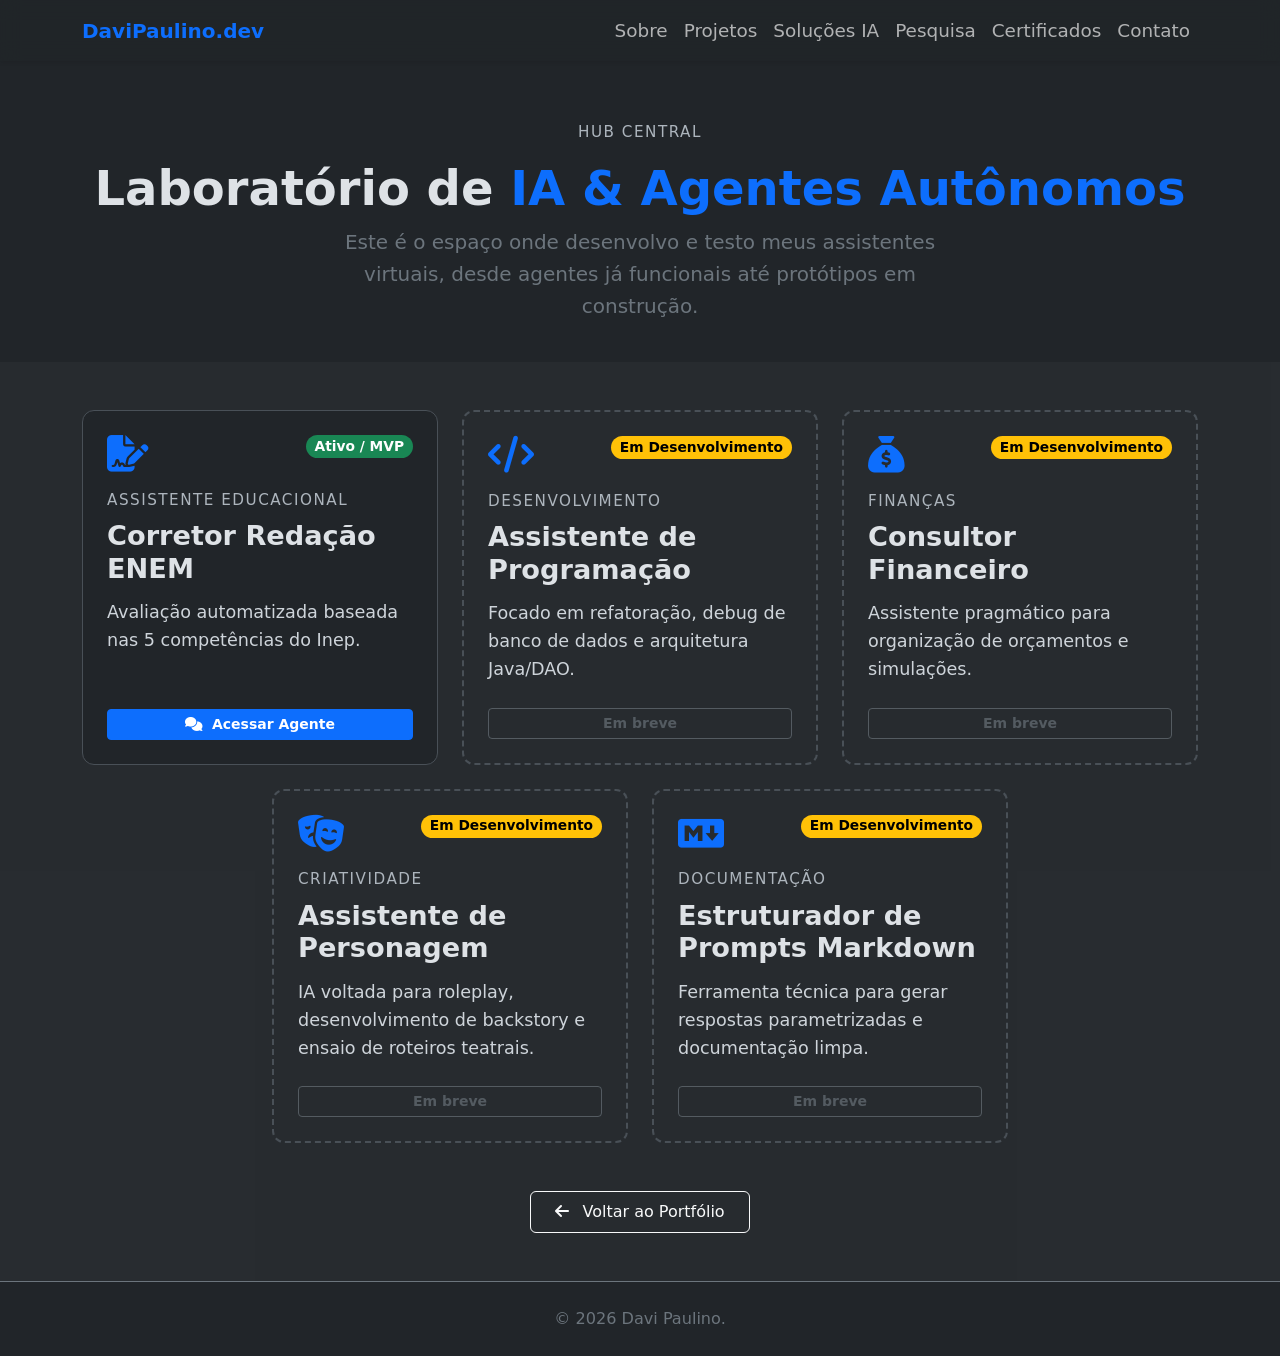
==== agentes.html @ fb073afd "feat: Atualização mais nova pagina agentes.html" ====
<!DOCTYPE html>
<html lang="pt-BR" data-bs-theme="dark">

<head>
    <meta charset="UTF-8">
    <meta name="viewport" content="width=device-width, initial-scale=1.0">
    <title>Laboratório de IA & Agentes Autônomos | Davi Paulino</title>

    <link href="https://cdn.jsdelivr.net/npm/bootstrap@5.3.3/dist/css/bootstrap.min.css" rel="stylesheet">
    <link rel="stylesheet" href="style.css">
    <link rel="stylesheet" href="https://cdnjs.cloudflare.com/ajax/libs/font-awesome/6.5.1/css/all.min.css">
</head>

<body>

    <nav class="navbar navbar-expand-lg fixed-top custom-navbar shadow-sm">
        <div class="container">
            <a class="navbar-brand logo" href="index.html">DaviPaulino.dev</a>
            <button class="navbar-toggler" type="button" data-bs-toggle="collapse" data-bs-target="#navbarNav"
                aria-label="Alternar navegação">
                <span class="navbar-toggler-icon"></span>
            </button>
            <div class="collapse navbar-collapse" id="navbarNav">
                <ul class="navbar-nav ms-auto nav-links">
                    <li class="nav-item"><a class="nav-link" href="index.html#sobre">Sobre</a></li>
                    <li class="nav-item"><a class="nav-link" href="index.html#projetos">Projetos</a></li>
                    <li class="nav-item"><a class="nav-link" href="index.html#ia">Soluções IA</a></li>
                    <li class="nav-item"><a class="nav-link" href="index.html#pesquisa">Pesquisa</a></li>
                    <li class="nav-item"><a class="nav-link" href="index.html#certificados">Certificados</a></li>
                    <li class="nav-item"><a class="nav-link" href="index.html#contato">Contato</a></li>
                </ul>
            </div>
        </div>
    </nav>

    <header class="pt-5 mt-5 pb-4 text-center fade-in-section">
        <div class="container pt-4">
            <span class="project-type d-block mb-3">Hub Central</span>
            <h1 class="display-5 fw-bold">Laboratório de <span class="highlight">IA & Agentes Autônomos</span></h1>
            <p class="lead text-secondary max-w-custom mx-auto">
                Este é o espaço onde desenvolvo e testo meus assistentes virtuais, desde agentes já funcionais
                até protótipos em construção.
            </p>
        </div>
    </header>

    <main>

        <section id="agentes" class="section bg-alt py-5 fade-in-section">
            <div class="container">
                <div class="row g-4 justify-content-center">

                    <div class="col-md-6 col-lg-4">
                        <article class="project-card h-100 p-4 d-flex flex-column">
                            <div class="d-flex justify-content-between align-items-start mb-3">
                                <i class="fas fa-file-signature fa-2x text-primary"></i>
                                <span class="badge rounded-pill text-bg-success">Ativo / MVP</span>
                            </div>
                            <span class="project-type d-block mb-2">Assistente Educacional</span>
                            <h3>Corretor Redação ENEM</h3>
                            <p class="small text-secondary mb-4">Avaliação automatizada baseada nas 5 competências do Inep.</p>
                            <!-- Abre o widget do Voiceflow (carregado pelo script.js) -->
                            <button type="button" id="btnOpenAIAgent" class="btn btn-primary btn-sm w-100 fw-bold mt-auto">
                                <i class="fas fa-comments me-1"></i> Acessar Agente
                            </button>
                        </article>
                    </div>

                    <div class="col-md-6 col-lg-4">
                        <article class="project-card future h-100 p-4 d-flex flex-column">
                            <div class="d-flex justify-content-between align-items-start mb-3">
                                <i class="fas fa-code fa-2x text-primary"></i>
                                <span class="badge rounded-pill text-bg-warning">Em Desenvolvimento</span>
                            </div>
                            <span class="project-type d-block mb-2">Desenvolvimento</span>
                            <h3>Assistente de Programação</h3>
                            <p class="small text-secondary mb-4">Focado em refatoração, debug de banco de dados e arquitetura Java/DAO.</p>
                            <button type="button" class="btn btn-outline-secondary btn-sm w-100 fw-bold mt-auto" disabled>Em breve</button>
                        </article>
                    </div>

                    <div class="col-md-6 col-lg-4">
                        <article class="project-card future h-100 p-4 d-flex flex-column">
                            <div class="d-flex justify-content-between align-items-start mb-3">
                                <i class="fas fa-sack-dollar fa-2x text-primary"></i>
                                <span class="badge rounded-pill text-bg-warning">Em Desenvolvimento</span>
                            </div>
                            <span class="project-type d-block mb-2">Finanças</span>
                            <h3>Consultor Financeiro</h3>
                            <p class="small text-secondary mb-4">Assistente pragmático para organização de orçamentos e simulações.</p>
                            <button type="button" class="btn btn-outline-secondary btn-sm w-100 fw-bold mt-auto" disabled>Em breve</button>
                        </article>
                    </div>

                    <div class="col-md-6 col-lg-4">
                        <article class="project-card future h-100 p-4 d-flex flex-column">
                            <div class="d-flex justify-content-between align-items-start mb-3">
                                <i class="fas fa-masks-theater fa-2x text-primary"></i>
                                <span class="badge rounded-pill text-bg-warning">Em Desenvolvimento</span>
                            </div>
                            <span class="project-type d-block mb-2">Criatividade</span>
                            <h3>Assistente de Personagem</h3>
                            <p class="small text-secondary mb-4">IA voltada para roleplay, desenvolvimento de backstory e ensaio de roteiros teatrais.</p>
                            <button type="button" class="btn btn-outline-secondary btn-sm w-100 fw-bold mt-auto" disabled>Em breve</button>
                        </article>
                    </div>

      
                    <div class="col-md-6 col-lg-4">
                        <article class="project-card future h-100 p-4 d-flex flex-column">
                            <div class="d-flex justify-content-between align-items-start mb-3">
                                <i class="fab fa-markdown fa-2x text-primary"></i>
                                <span class="badge rounded-pill text-bg-warning">Em Desenvolvimento</span>
                            </div>
                            <span class="project-type d-block mb-2">Documentação</span>
                            <h3>Estruturador de Prompts Markdown</h3>
                            <p class="small text-secondary mb-4">Ferramenta técnica para gerar respostas parametrizadas e documentação limpa.</p>
                            <button type="button" class="btn btn-outline-secondary btn-sm w-100 fw-bold mt-auto" disabled>Em breve</button>
                        </article>
                    </div>

                </div>

                <div class="text-center mt-5">
                    <a href="index.html#ia" class="btn btn-outline-light px-4 py-2">
                        <i class="fas fa-arrow-left me-2"></i> Voltar ao Portfólio
                    </a>
                </div>
            </div>
        </section>
    </main>

    <footer class="py-4 border-top border-secondary text-center">
        <div class="container">
            <p class="small mb-0 text-secondary">&copy; 2026 Davi Paulino.</p>
        </div>
    </footer>

    <script src="https://cdn.jsdelivr.net/npm/bootstrap@5.3.3/dist/js/bootstrap.bundle.min.js"></script>
    <script src="script.js"></script>
</body>

</html>
---- style.css ----
:root {
    --primary-color: #0d6efd;
    --bg-alt: rgba(255, 255, 255, 0.03);
    --card-bg: #212529;
    --card-border: #495057;
    --transition: 0.3s ease;
}

html {
    scroll-behavior: smooth;
}

body {
    font-family: system-ui, -apple-system, "Segoe UI", Roboto, "Helvetica Neue", sans-serif;
    font-size: 1.15rem;
    line-height: 1.6;
}

.custom-navbar {
    background-color: rgba(33, 37, 41, 0.95);
    backdrop-filter: blur(10px);
    transition: background-color var(--transition);
}

.logo {
    font-weight: 700;
    color: var(--primary-color) !important;
}

.hero {
    min-height: 100vh;
    padding-top: 80px;
}

.highlight {
    color: var(--primary-color);
}

.max-w-custom {
    max-width: 600px;
}

.hero .h4 {
    font-size: 1.6rem;
}

.hero .lead {
    font-size: 1.4rem;
    line-height: 1.7;
}

.section {
    position: relative;
}

.bg-alt {
    background-color: var(--bg-alt);
}

.section-title {
    font-weight: 700;
    color: #f8f9fa;
    font-size: 2.2rem;
}

.category-title {
    font-size: 1.7rem;
    color: #ced4da;
    border-bottom: 1px solid var(--card-border);
    padding-bottom: 0.5rem;
    display: inline-block;
}

.project-card {
    background-color: var(--card-bg);
    border: 1px solid var(--card-border);
    border-radius: 12px;
    transition: transform var(--transition), box-shadow var(--transition), border-color var(--transition);
}

.project-card:hover {
    transform: translateY(-5px);
    box-shadow: 0 10px 25px rgba(0, 0, 0, 0.4);
    border-color: var(--primary-color);
}

.project-card.future {
    border-style: dashed;
    border-width: 2px;
    background-color: transparent;
}

.project-card.future:hover {
    border-color: var(--card-border);
    transform: none;
    box-shadow: none;
}

.project-card h3 {
    font-size: 1.7rem !important;
    font-weight: 600;
    margin-bottom: 0.8rem;
}

.project-type {
    font-size: 0.95rem;
    text-transform: uppercase;
    letter-spacing: 1.5px;
    color: #adb5bd;
    font-weight: 500;
}

.project-card p.small, .cert-card p.small, .project-card .small {
    font-size: 1.1rem !important;
    line-height: 1.6 !important;
    color: #ced4da !important;
}

/* Garante o rácio e o aspeto da imagem na nova secção IA */
.card-image img {
    object-position: center;
    border-radius: 6px;
    transition: opacity var(--transition);
}

.tech-stack .badge {
    font-size: 0.95rem !important;
    padding: 0.5em 0.9em !important;
    font-weight: 500;
}

.link {
    text-decoration: none;
    color: var(--primary-color);
    font-size: 1.05rem !important;
    transition: opacity var(--transition);
}

.link:hover {
    opacity: 0.8;
}

.cert-card {
    background-color: var(--card-bg);
    border: 1px solid var(--card-border);
    border-radius: 10px;
    transition: transform var(--transition), box-shadow var(--transition), border-color var(--transition);
    color: #f8f9fa;
}

.cert-card:hover {
    transform: translateY(-3px);
    box-shadow: 0 8px 20px rgba(0, 0, 0, 0.4);
    border-color: #dc3545;
    color: #f8f9fa;
}

.cert-info h4 {
    color: #f8f9fa;
    font-size: 1.3rem;
}

.fade-in-section {
    opacity: 0;
    transform: translateY(30px);
    transition: opacity 0.8s ease-out, transform 0.8s ease-out;
    will-change: opacity, transform;
}

.fade-in-section.is-visible {
    opacity: 1;
    transform: none;
}

.custom-modal-overlay {
    position: fixed;
    top: 0;
    left: 0;
    width: 100%;
    height: 100%;
    background-color: rgba(0, 0, 0, 0.85); 
    backdrop-filter: blur(6px);
    z-index: 9999;
    display: flex;
    justify-content: center;
    align-items: center;
    opacity: 0;
    visibility: hidden;
    transition: opacity 0.3s ease, visibility 0.3s ease;
}

.custom-modal-overlay.active {
    opacity: 1;
    visibility: visible;
}

.custom-modal-content {
    background-color: var(--card-bg); 
    border: 1px solid var(--card-border);
    border-radius: 12px;
    width: 92%;
    max-width: 900px;
    max-height: 90vh; 
    overflow-y: auto;
    padding: 2.5rem;
    position: relative;
    transform: translateY(-30px);
    transition: transform 0.3s ease;
    box-shadow: 0 20px 40px rgba(0,0,0,0.6);
}

.custom-modal-overlay.active .custom-modal-content {
    transform: translateY(0);
}

.close-modal {
    position: absolute;
    top: 20px;
    right: 25px;
    background: transparent;
    border: none;
    color: #adb5bd;
    font-size: 2.5rem;
    line-height: 1;
    cursor: pointer;
    transition: color var(--transition);
}

.close-modal:hover {
    color: #dc3545; 
}

.modal-title {
    color: #f8f9fa;
    font-weight: 700;
    font-size: 1.8rem;
    margin-bottom: 1rem;
    padding-right: 40px; 
}

.modal-divider {
    border-color: var(--card-border);
    margin-bottom: 2.5rem;
}

.modal-block {
    margin-bottom: 3.5rem;
}

.modal-block h3 {
    color: var(--primary-color);
    font-size: 1.35rem;
    font-weight: 600;
    margin-bottom: 1rem;
}

.modal-block p {
    color: #ced4da;
    font-size: 1.1rem;
    line-height: 1.7;
    margin-bottom: 1.5rem;
}

.modal-block img {
    background-color: #1a1d20;
    padding: 5px;
    border-radius: 8px;
}

.modal-cta .btn-success {
    background-color: #198754;
    border: none;
    transition: transform 0.2s ease, filter 0.2s ease;
}

.modal-cta .btn-success:hover {
    transform: scale(1.03);
    filter: brightness(1.1);
}


.custom-modal-content::-webkit-scrollbar {
    width: 10px;
}
.custom-modal-content::-webkit-scrollbar-track {
    background: #1a1d20;
    border-radius: 0 12px 12px 0;
}
.custom-modal-content::-webkit-scrollbar-thumb {
    background: #495057;
    border-radius: 10px;
    border: 2px solid #1a1d20;
}
.custom-modal-content::-webkit-scrollbar-thumb:hover {
    background: var(--primary-color);
}

@media (max-width: 768px) {
    .custom-modal-content {
        padding: 1.5rem;
        width: 95%;
    }
    .modal-title {
        font-size: 1.4rem;
    }
    .modal-cta .btn-success {
        font-size: 1rem;
        padding: 10px 15px;
        white-space: normal;
    }
}


.vfrc-launcher,
div[class*="vfrc-launcher"] {
    display: none !important;
}

a.project-card.future:hover {
    border-color: var(--primary-color);
    transform: translateY(-5px);
    box-shadow: 0 10px 25px rgba(0, 0, 0, 0.4);
}
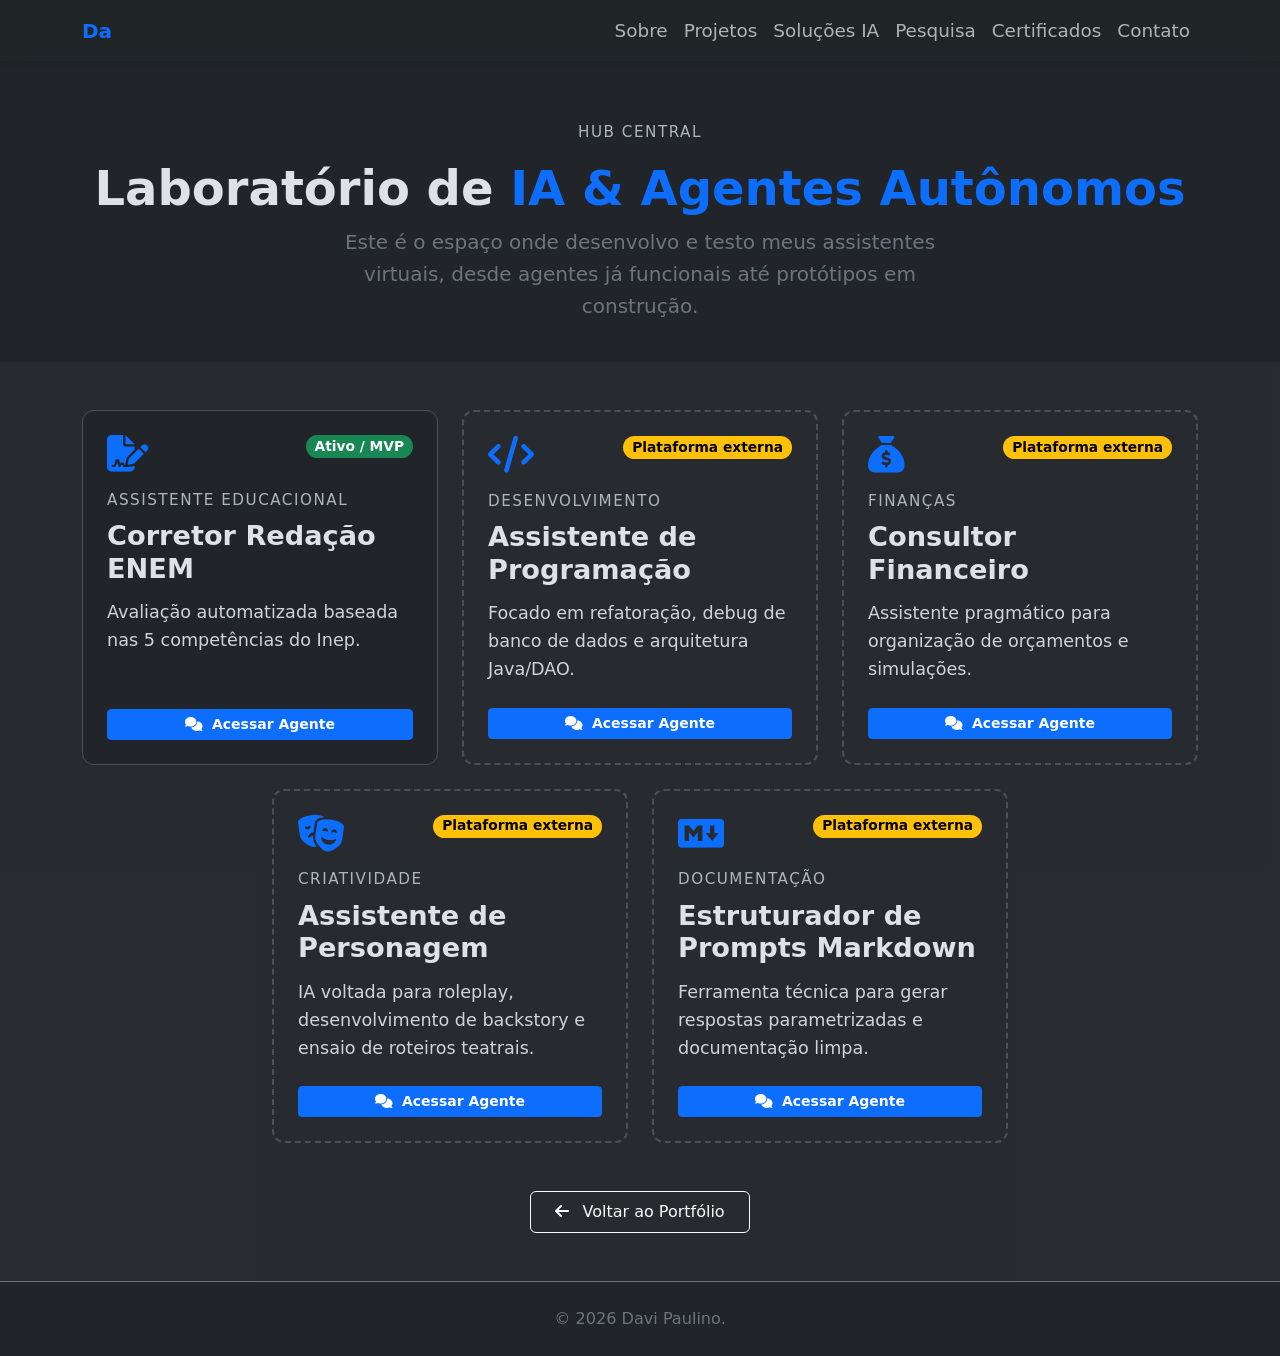
==== commit 92c264fd: "feat: atualizações de arquivos" ====
--- a/agentes.html
+++ b/agentes.html
@@ -15,9 +15,8 @@
 
     <nav class="navbar navbar-expand-lg fixed-top custom-navbar shadow-sm">
         <div class="container">
-            <a class="navbar-brand logo" href="index.html">DaviPaulino.dev</a>
-            <button class="navbar-toggler" type="button" data-bs-toggle="collapse" data-bs-target="#navbarNav"
-                aria-label="Alternar navegação">
+            <a class="navbar-brand logo" href="index.html">Da</a>
+            <button class="navbar-toggler" type="button" data-bs-toggle="collapse" data-bs-target="#navbarNav">
                 <span class="navbar-toggler-icon"></span>
             </button>
             <div class="collapse navbar-collapse" id="navbarNav">
@@ -50,6 +49,7 @@
             <div class="container">
                 <div class="row g-4 justify-content-center">
 
+                
                     <div class="col-md-6 col-lg-4">
                         <article class="project-card h-100 p-4 d-flex flex-column">
                             <div class="d-flex justify-content-between align-items-start mb-3">
@@ -59,8 +59,23 @@
                             <span class="project-type d-block mb-2">Assistente Educacional</span>
                             <h3>Corretor Redação ENEM</h3>
                             <p class="small text-secondary mb-4">Avaliação automatizada baseada nas 5 competências do Inep.</p>
-                            <!-- Abre o widget do Voiceflow (carregado pelo script.js) -->
-                            <button type="button" id="btnOpenAIAgent" class="btn btn-primary btn-sm w-100 fw-bold mt-auto">
+                            <button type="button" class="btn btn-primary btn-sm w-100 fw-bold mt-auto btn-voiceflow" data-vf-id="6abd2b1ac2c0d5ecb6cbfbb1">
+                                <i class="fas fa-comments me-1"></i> Acessar Agente
+                            </button>
+                        </article>
+                    </div>
+
+                 
+                    <div class="col-md-6 col-lg-4">
+                        <article class="project-card future h-100 p-4 d-flex flex-column">
+                            <div class="d-flex justify-content-between align-items-start mb-3">
+                                <i class="fas fa-code fa-2x text-primary"></i>
+                                <span class="badge rounded-pill text-bg-warning">Plataforma externa</span>
+                            </div>
+                            <span class="project-type d-block mb-2">Desenvolvimento</span>
+                            <h3>Assistente de Programação</h3>
+                            <p class="small text-secondary mb-4">Focado em refatoração, debug de banco de dados e arquitetura Java/DAO.</p>
+                            <button type="button" class="btn btn-primary btn-sm w-100 fw-bold mt-auto btn-voiceflow" data-vf-id="6abe4fe3ef751b303c2a118d">
                                 <i class="fas fa-comments me-1"></i> Acessar Agente
                             </button>
                         </article>
@@ -69,26 +84,15 @@
                     <div class="col-md-6 col-lg-4">
                         <article class="project-card future h-100 p-4 d-flex flex-column">
                             <div class="d-flex justify-content-between align-items-start mb-3">
-                                <i class="fas fa-code fa-2x text-primary"></i>
-                                <span class="badge rounded-pill text-bg-warning">Em Desenvolvimento</span>
-                            </div>
-                            <span class="project-type d-block mb-2">Desenvolvimento</span>
-                            <h3>Assistente de Programação</h3>
-                            <p class="small text-secondary mb-4">Focado em refatoração, debug de banco de dados e arquitetura Java/DAO.</p>
-                            <button type="button" class="btn btn-outline-secondary btn-sm w-100 fw-bold mt-auto" disabled>Em breve</button>
-                        </article>
-                    </div>
-
-                    <div class="col-md-6 col-lg-4">
-                        <article class="project-card future h-100 p-4 d-flex flex-column">
-                            <div class="d-flex justify-content-between align-items-start mb-3">
                                 <i class="fas fa-sack-dollar fa-2x text-primary"></i>
-                                <span class="badge rounded-pill text-bg-warning">Em Desenvolvimento</span>
+                                <span class="badge rounded-pill text-bg-warning">Plataforma externa</span>
                             </div>
                             <span class="project-type d-block mb-2">Finanças</span>
                             <h3>Consultor Financeiro</h3>
                             <p class="small text-secondary mb-4">Assistente pragmático para organização de orçamentos e simulações.</p>
-                            <button type="button" class="btn btn-outline-secondary btn-sm w-100 fw-bold mt-auto" disabled>Em breve</button>
+                            <button type="button" class="btn btn-primary btn-sm w-100 fw-bold mt-auto btn-voiceflow" data-vf-id="6abe4fdeef751b303c2a1177">
+                                <i class="fas fa-comments me-1"></i> Acessar Agente
+                            </button>
                         </article>
                     </div>
 
@@ -96,26 +100,29 @@
                         <article class="project-card future h-100 p-4 d-flex flex-column">
                             <div class="d-flex justify-content-between align-items-start mb-3">
                                 <i class="fas fa-masks-theater fa-2x text-primary"></i>
-                                <span class="badge rounded-pill text-bg-warning">Em Desenvolvimento</span>
+                                <span class="badge rounded-pill text-bg-warning">Plataforma externa</span>
                             </div>
                             <span class="project-type d-block mb-2">Criatividade</span>
                             <h3>Assistente de Personagem</h3>
                             <p class="small text-secondary mb-4">IA voltada para roleplay, desenvolvimento de backstory e ensaio de roteiros teatrais.</p>
-                            <button type="button" class="btn btn-outline-secondary btn-sm w-100 fw-bold mt-auto" disabled>Em breve</button>
+                            <button type="button" class="btn btn-primary btn-sm w-100 fw-bold mt-auto btn-voiceflow" data-vf-id="6abe4fd6ef751b303c2a1162">
+                                <i class="fas fa-comments me-1"></i> Acessar Agente
+                            </button>
                         </article>
                     </div>
 
-      
                     <div class="col-md-6 col-lg-4">
                         <article class="project-card future h-100 p-4 d-flex flex-column">
                             <div class="d-flex justify-content-between align-items-start mb-3">
                                 <i class="fab fa-markdown fa-2x text-primary"></i>
-                                <span class="badge rounded-pill text-bg-warning">Em Desenvolvimento</span>
+                                <span class="badge rounded-pill text-bg-warning">Plataforma externa</span>
                             </div>
                             <span class="project-type d-block mb-2">Documentação</span>
                             <h3>Estruturador de Prompts Markdown</h3>
                             <p class="small text-secondary mb-4">Ferramenta técnica para gerar respostas parametrizadas e documentação limpa.</p>
-                            <button type="button" class="btn btn-outline-secondary btn-sm w-100 fw-bold mt-auto" disabled>Em breve</button>
+                            <button type="button" class="btn btn-primary btn-sm w-100 fw-bold mt-auto btn-voiceflow" data-vf-id="6abe4fd0ef751b303c2a1157">
+                                <i class="fas fa-comments me-1"></i> Acessar Agente
+                            </button>
                         </article>
                     </div>
 
